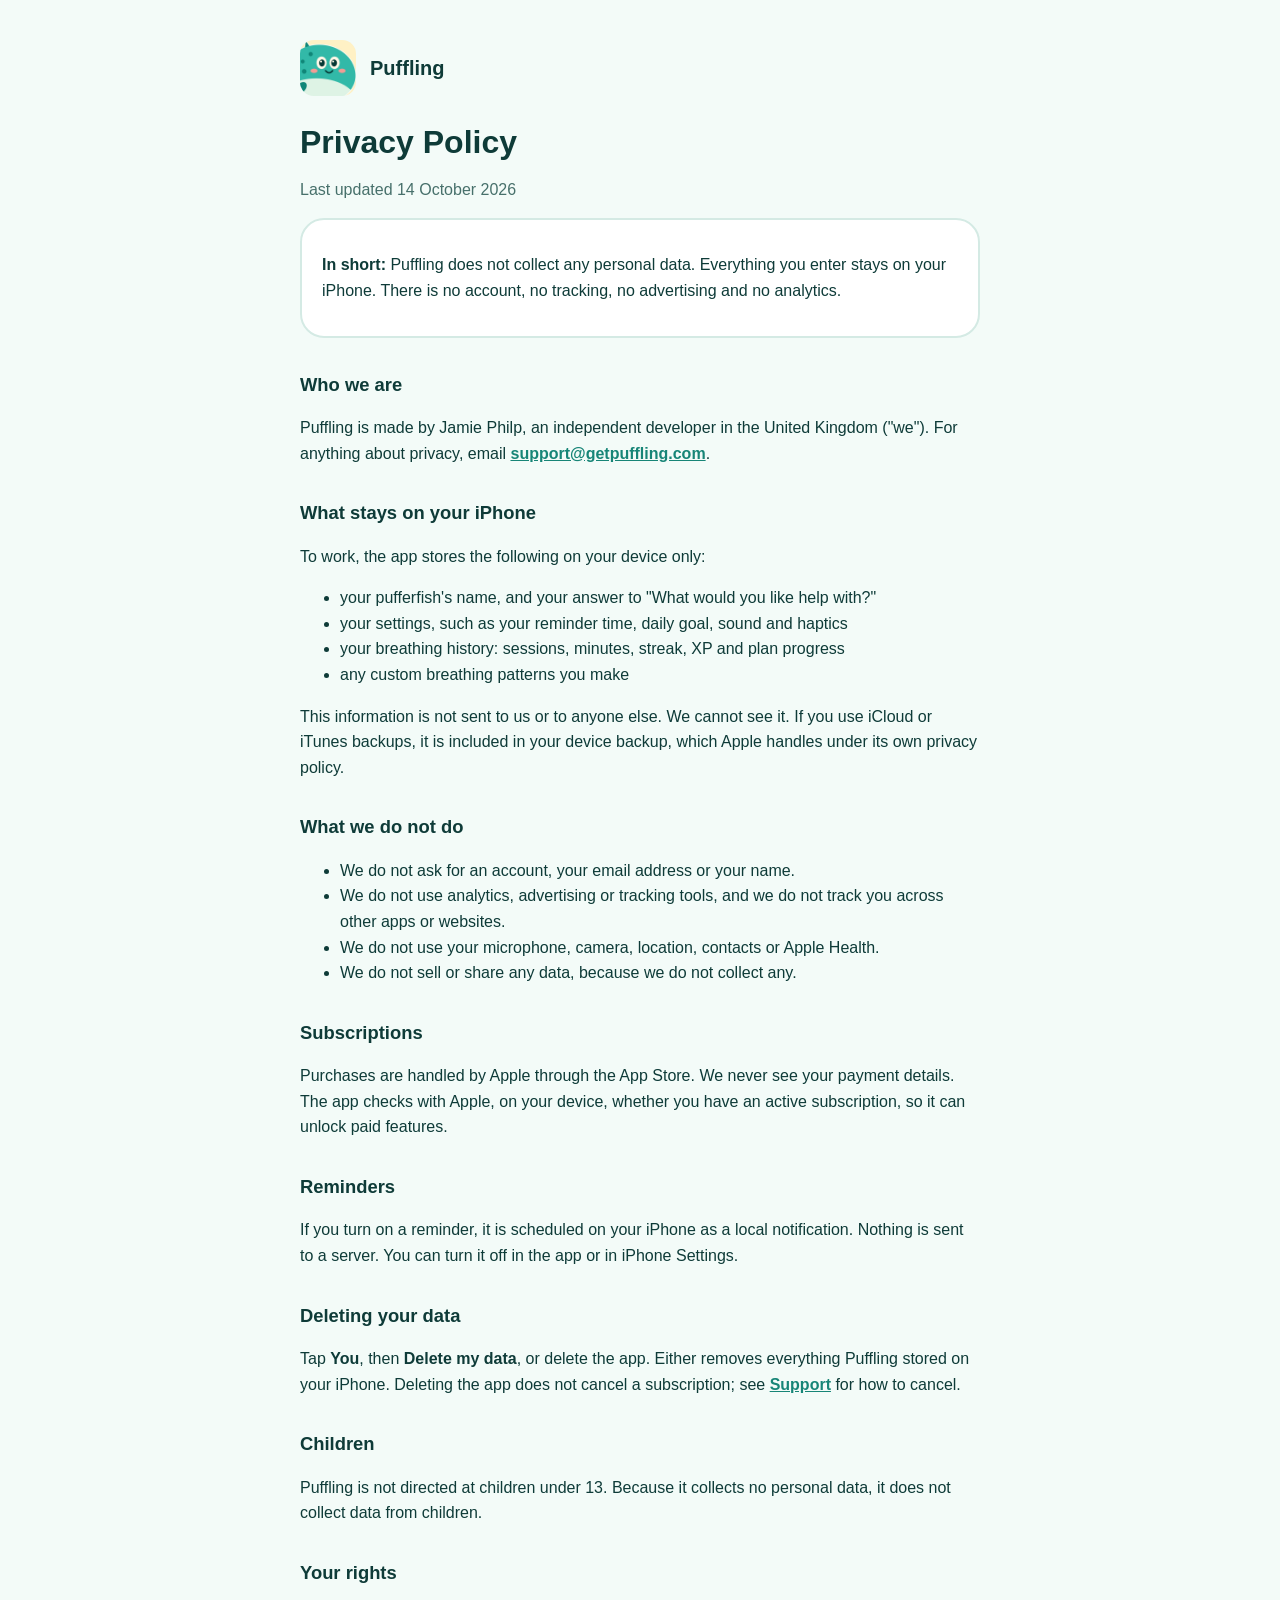
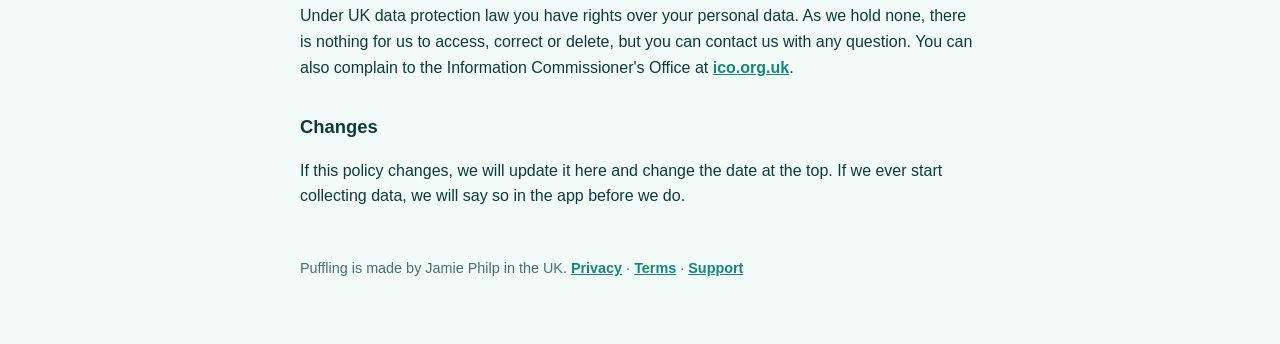
==== privacy/index.html @ ae7817a4 "Puffling site: privacy, terms, support Co-Authored-By: Claude Opus 5.5 <noreply@anthropic.com>" ====
<!doctype html>
<html lang="en-GB">
<head>
  <meta charset="utf-8">
  <meta name="viewport" content="width=device-width, initial-scale=1">
  <title>Puffling Privacy Policy</title>
  <meta name="description" content="Privacy Policy for the Puffling iPhone app.">
  <link rel="stylesheet" href="../assets/site.css">
</head>
<body>
<main>
  <header><img src="../assets/icon.png" alt=""><a href="../">Puffling</a></header>
  <h1>Privacy Policy</h1>
  <p class="updated">Last updated 14 October 2026</p>
  <div class="card"><p><strong>In short:</strong> Puffling does not collect any personal data. Everything you enter stays on your iPhone. There is no account, no tracking, no advertising and no analytics.</p></div>

  <h2>Who we are</h2>
  <p>Puffling is made by Jamie Philp, an independent developer in the United Kingdom ("we"). For anything about privacy, email <a href="mailto:support@getpuffling.com">support@getpuffling.com</a>.</p>

  <h2>What stays on your iPhone</h2>
  <p>To work, the app stores the following on your device only:</p>
  <ul>
    <li>your pufferfish's name, and your answer to "What would you like help with?"</li>
    <li>your settings, such as your reminder time, daily goal, sound and haptics</li>
    <li>your breathing history: sessions, minutes, streak, XP and plan progress</li>
    <li>any custom breathing patterns you make</li>
  </ul>
  <p>This information is not sent to us or to anyone else. We cannot see it. If you use iCloud or iTunes backups, it is included in your device backup, which Apple handles under its own privacy policy.</p>

  <h2>What we do not do</h2>
  <ul>
    <li>We do not ask for an account, your email address or your name.</li>
    <li>We do not use analytics, advertising or tracking tools, and we do not track you across other apps or websites.</li>
    <li>We do not use your microphone, camera, location, contacts or Apple Health.</li>
    <li>We do not sell or share any data, because we do not collect any.</li>
  </ul>

  <h2>Subscriptions</h2>
  <p>Purchases are handled by Apple through the App Store. We never see your payment details. The app checks with Apple, on your device, whether you have an active subscription, so it can unlock paid features.</p>

  <h2>Reminders</h2>
  <p>If you turn on a reminder, it is scheduled on your iPhone as a local notification. Nothing is sent to a server. You can turn it off in the app or in iPhone Settings.</p>

  <h2>Deleting your data</h2>
  <p>Tap <strong>You</strong>, then <strong>Delete my data</strong>, or delete the app. Either removes everything Puffling stored on your iPhone. Deleting the app does not cancel a subscription; see <a href="../support/">Support</a> for how to cancel.</p>

  <h2>Children</h2>
  <p>Puffling is not directed at children under 13. Because it collects no personal data, it does not collect data from children.</p>

  <h2>Your rights</h2>
  <p>Under UK data protection law you have rights over your personal data. As we hold none, there is nothing for us to access, correct or delete, but you can contact us with any question. You can also complain to the Information Commissioner's Office at <a href="https://ico.org.uk">ico.org.uk</a>.</p>

  <h2>Changes</h2>
  <p>If this policy changes, we will update it here and change the date at the top. If we ever start collecting data, we will say so in the app before we do.</p>
  <footer>Puffling is made by Jamie Philp in the UK. <a href="../privacy/">Privacy</a> · <a href="../terms/">Terms</a> · <a href="../support/">Support</a></footer>
</main>
</body>
</html>
---- assets/site.css ----
/* Puffling's colours and type, from the app's design system. */
:root { color-scheme: light; --bg: #F3FBF8; --surface: #FFFFFF; --line: #D4EAE4; --ink: #0E3B38; --ink-soft: #47706B; --lagoon: #35B8A6; --lagoon-deep: #178577; }
* { box-sizing: border-box; }
body { margin: 0; background: var(--bg); color: var(--ink); font-family: ui-rounded, "SF Pro Rounded", -apple-system, BlinkMacSystemFont, "Segoe UI", sans-serif; line-height: 1.6; }
main { max-width: 720px; margin: 0 auto; padding: 40px 20px 64px; }
header { display: flex; align-items: center; gap: 14px; margin-bottom: 28px; }
header img { width: 56px; height: 56px; border-radius: 14px; }
header a { color: var(--ink); text-decoration: none; font-weight: 800; font-size: 1.25rem; }
h1 { font-size: 2rem; line-height: 1.15; margin: 0 0 6px; font-weight: 800; }
h2 { font-size: 1.15rem; margin: 32px 0 8px; font-weight: 700; }
p, li { color: var(--ink); }
.updated, .soft { color: var(--ink-soft); }
.card { background: var(--surface); border: 2px solid var(--line); border-radius: 24px; padding: 16px 20px; margin: 12px 0; }
a { color: var(--lagoon-deep); font-weight: 700; }
nav.links { display: grid; gap: 12px; margin-top: 24px; }
nav.links a { display: block; background: var(--surface); border: 2px solid var(--line); border-bottom-width: 6px; border-radius: 18px; padding: 14px 18px; text-decoration: none; color: var(--ink); }
footer { margin-top: 48px; color: var(--ink-soft); font-size: 0.9rem; }
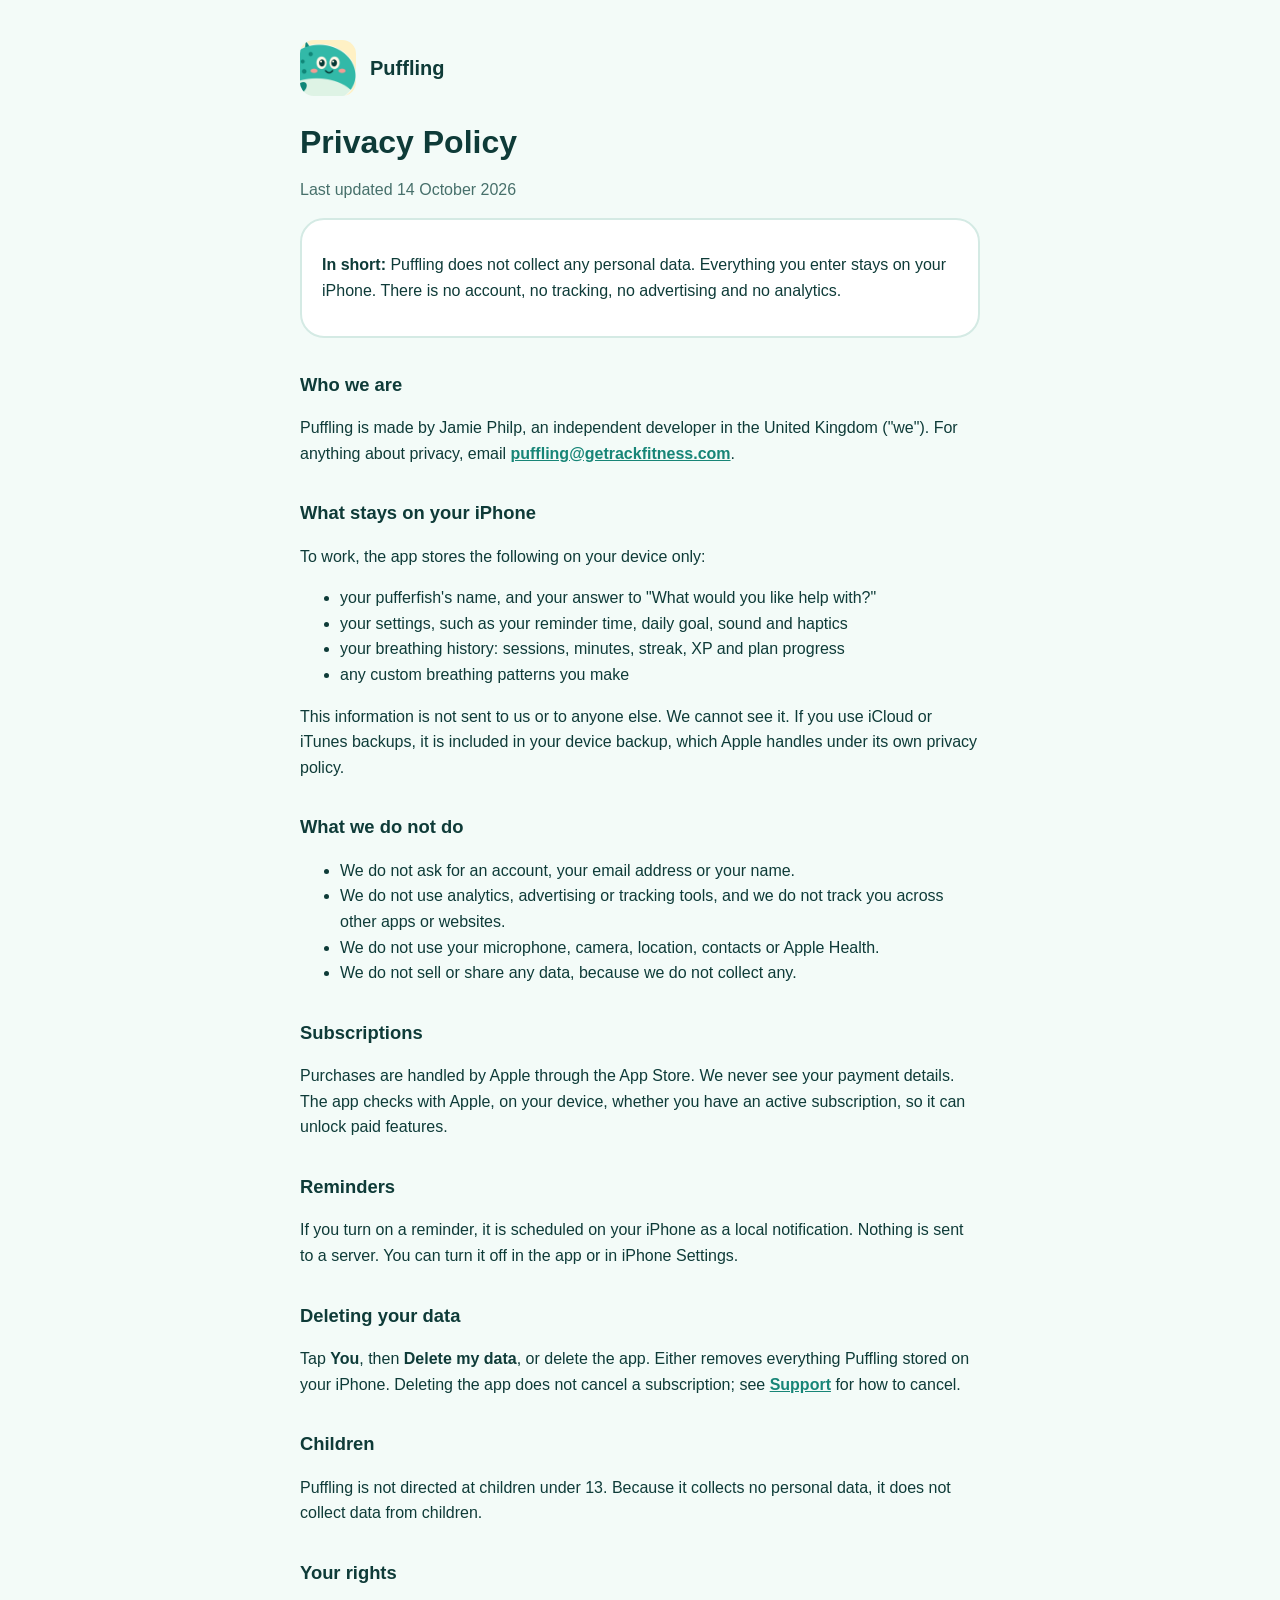
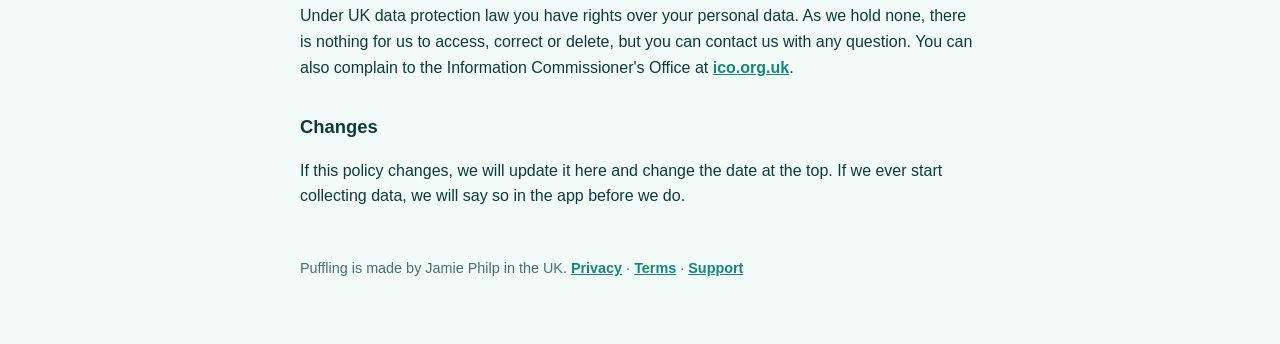
==== commit 12019542: "Contact puffling@getrackfitness.com; no custom domain Co-Authored-By: Claude Opus 5.5 <noreply@anthr" ====
--- a/privacy/index.html
+++ b/privacy/index.html
@@ -15,7 +15,7 @@
   <div class="card"><p><strong>In short:</strong> Puffling does not collect any personal data. Everything you enter stays on your iPhone. There is no account, no tracking, no advertising and no analytics.</p></div>
 
   <h2>Who we are</h2>
-  <p>Puffling is made by Jamie Philp, an independent developer in the United Kingdom ("we"). For anything about privacy, email <a href="mailto:support@getpuffling.com">support@getpuffling.com</a>.</p>
+  <p>Puffling is made by Jamie Philp, an independent developer in the United Kingdom ("we"). For anything about privacy, email <a href="mailto:puffling@getrackfitness.com">puffling@getrackfitness.com</a>.</p>
 
   <h2>What stays on your iPhone</h2>
   <p>To work, the app stores the following on your device only:</p>
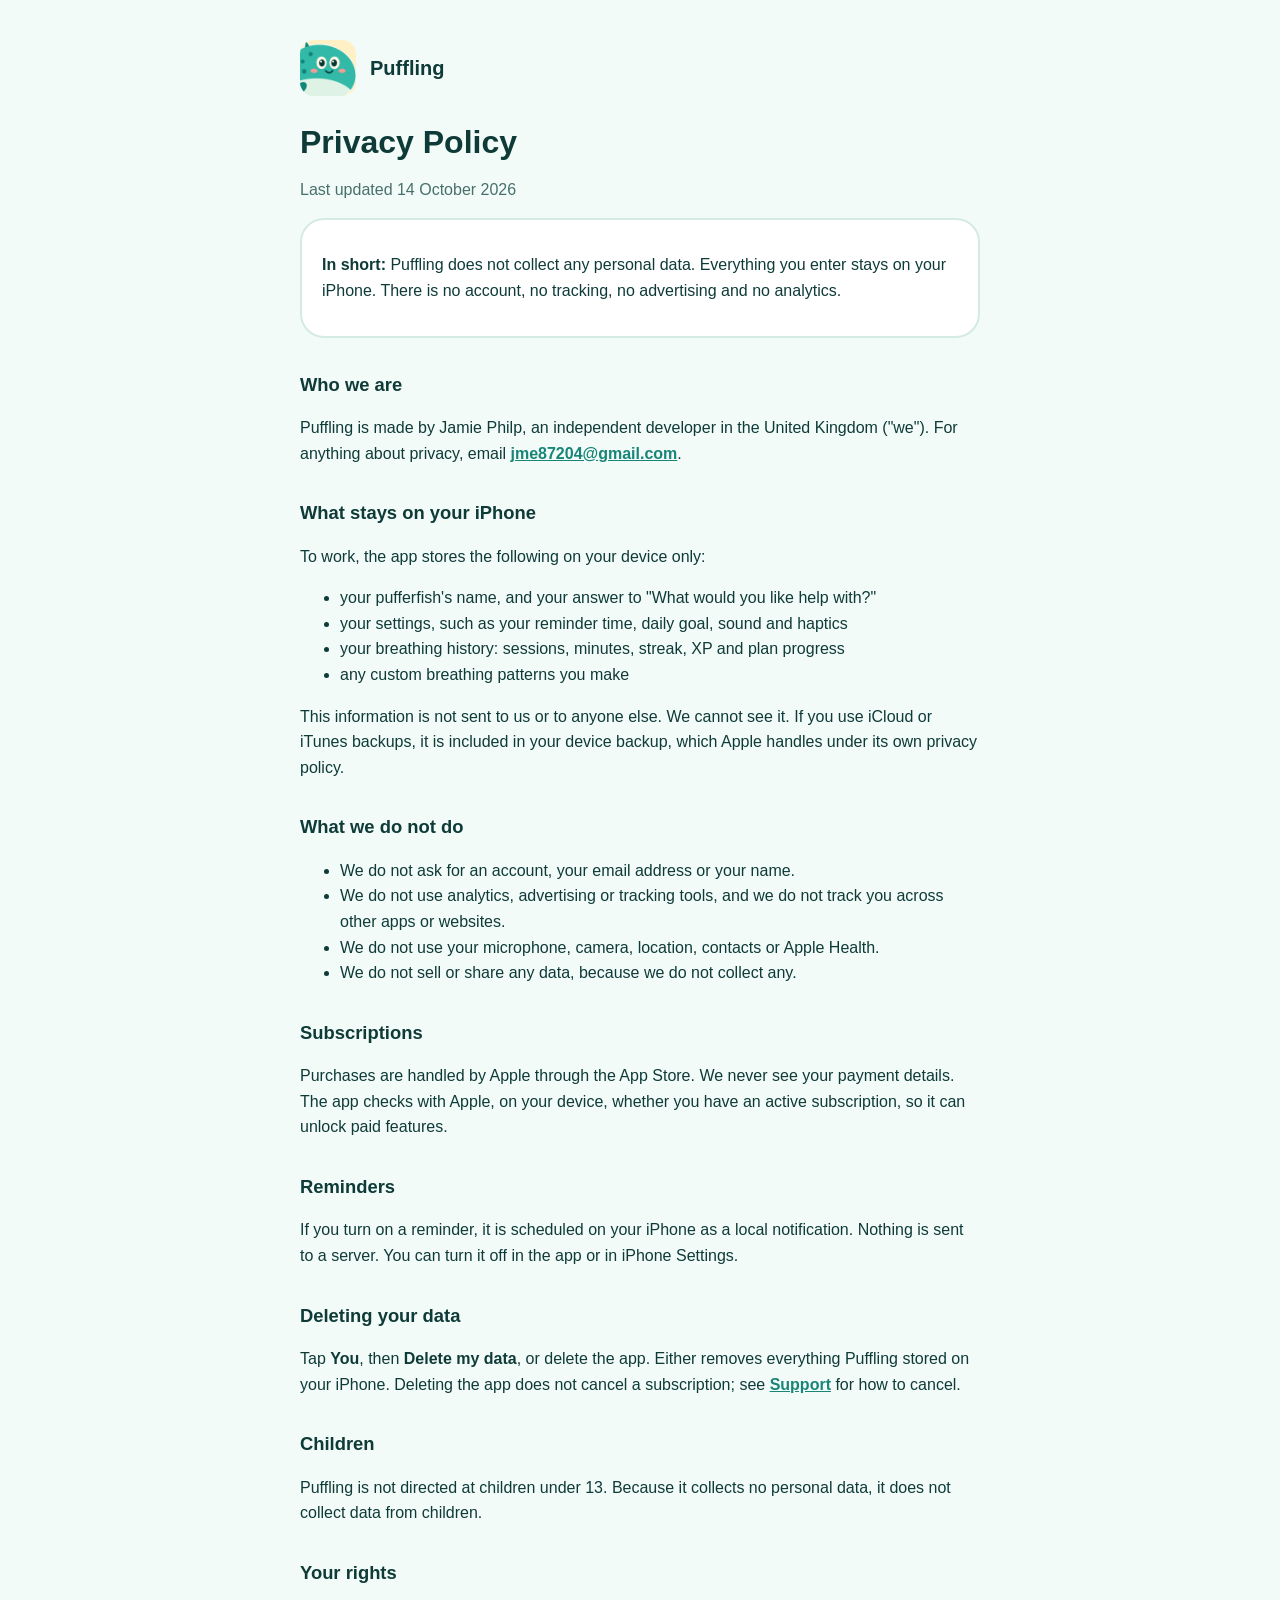
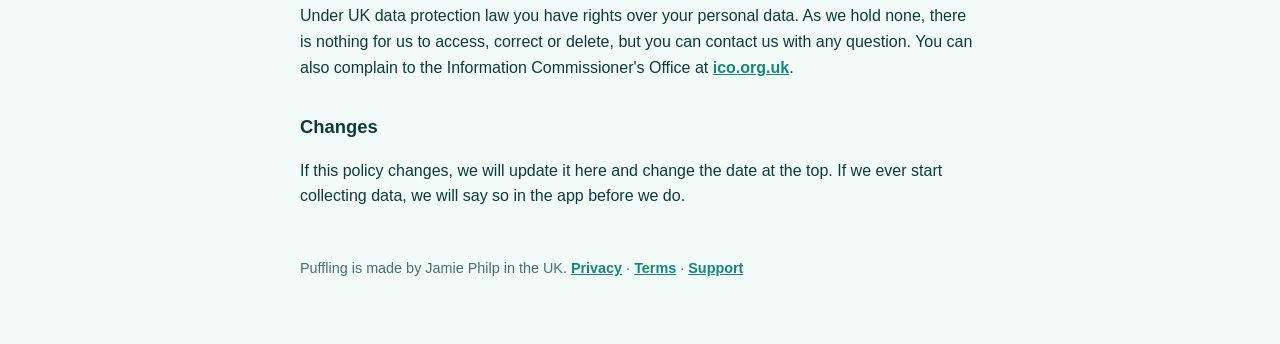
==== commit 222d39e4: "Update Puffling privacy contact email" ====
--- a/privacy/index.html
+++ b/privacy/index.html
@@ -15,7 +15,7 @@
   <div class="card"><p><strong>In short:</strong> Puffling does not collect any personal data. Everything you enter stays on your iPhone. There is no account, no tracking, no advertising and no analytics.</p></div>
 
   <h2>Who we are</h2>
-  <p>Puffling is made by Jamie Philp, an independent developer in the United Kingdom ("we"). For anything about privacy, email <a href="mailto:puffling@getrackfitness.com">puffling@getrackfitness.com</a>.</p>
+  <p>Puffling is made by Jamie Philp, an independent developer in the United Kingdom ("we"). For anything about privacy, email <a href="mailto:jme87204@gmail.com">jme87204@gmail.com</a>.</p>
 
   <h2>What stays on your iPhone</h2>
   <p>To work, the app stores the following on your device only:</p>
